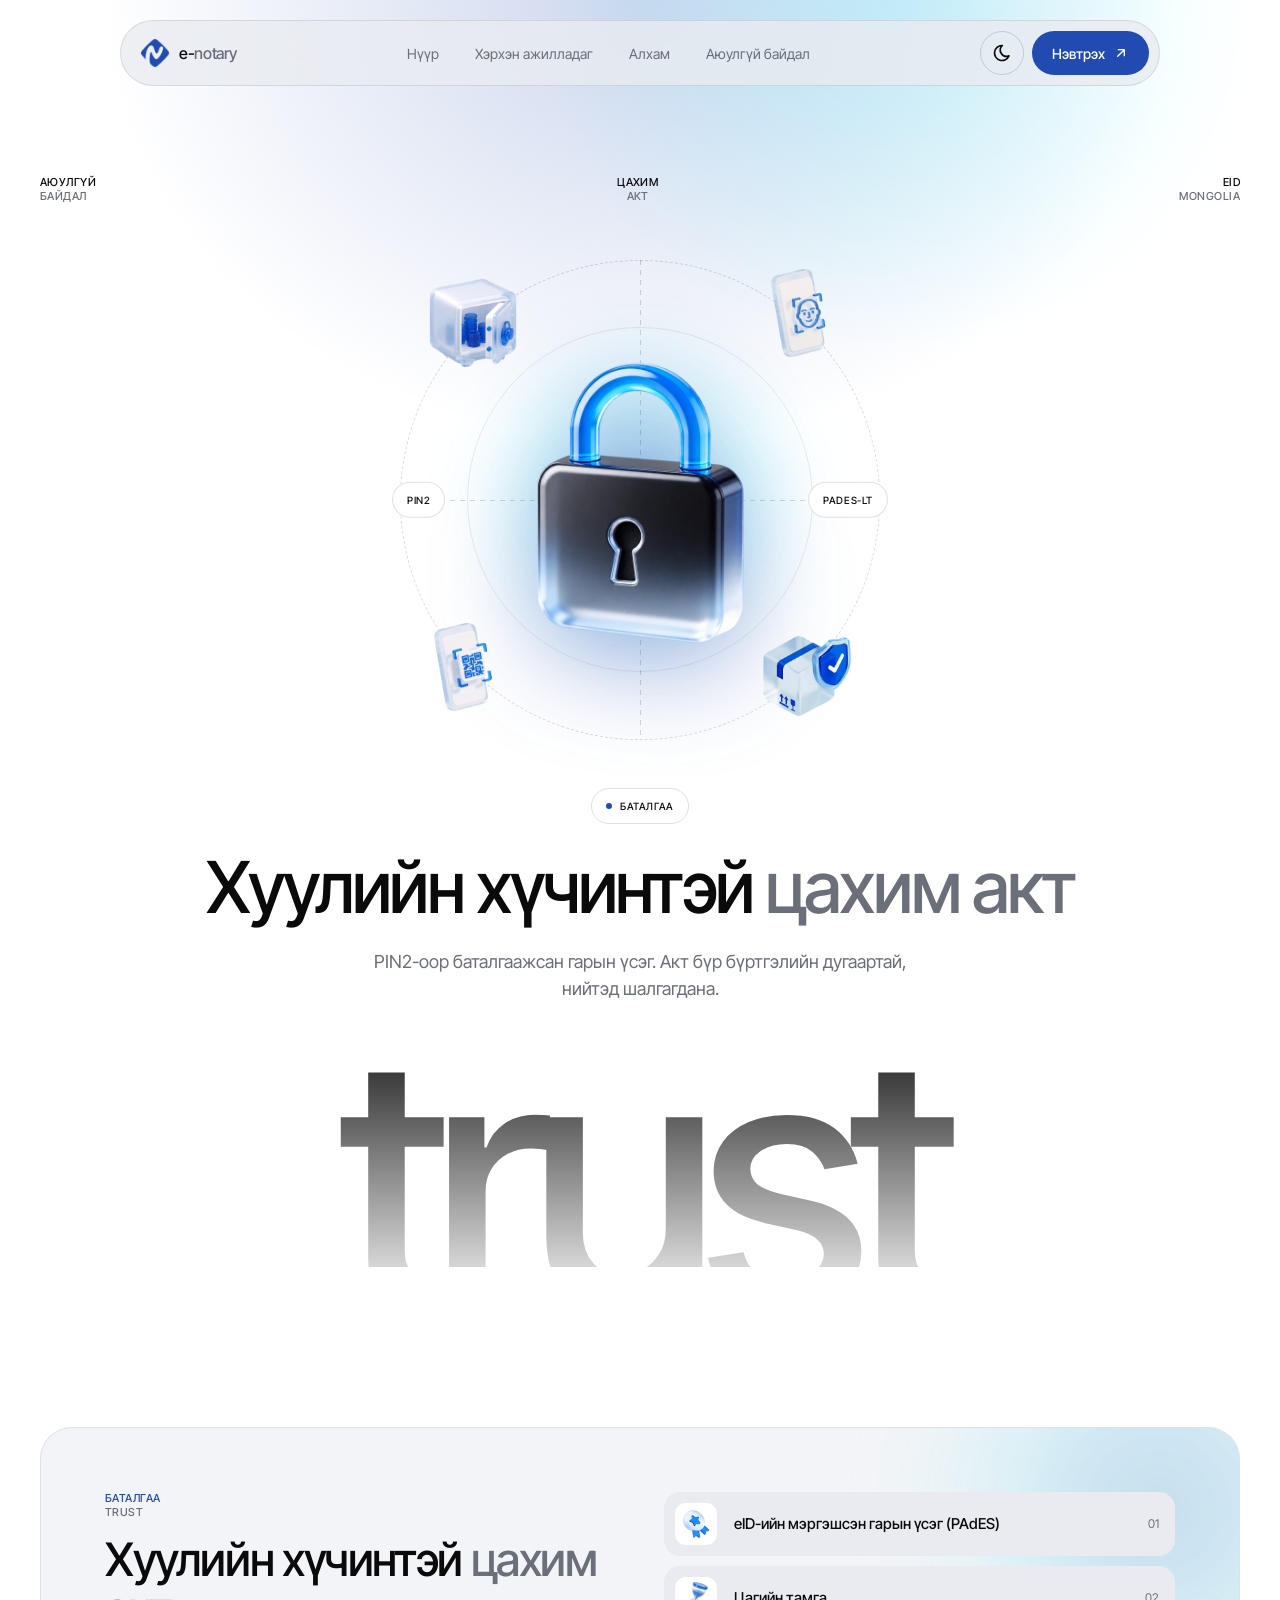
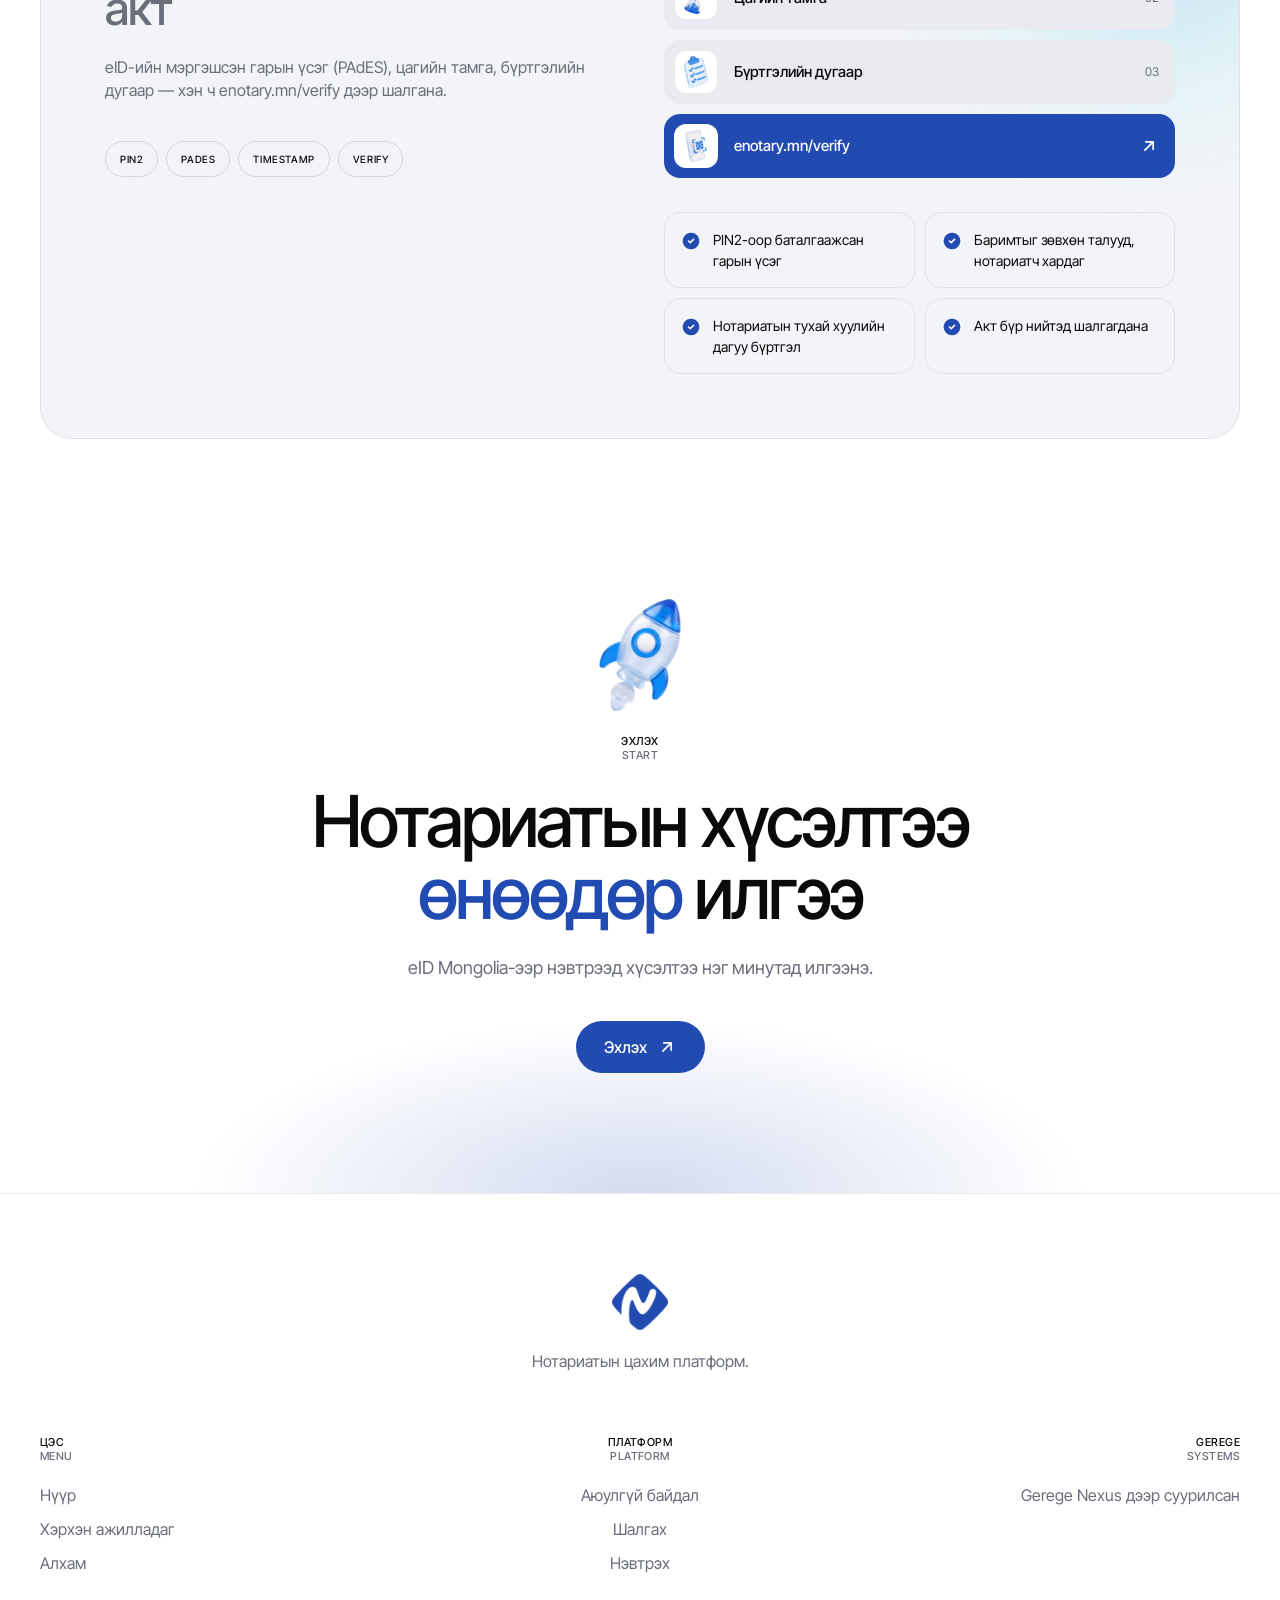
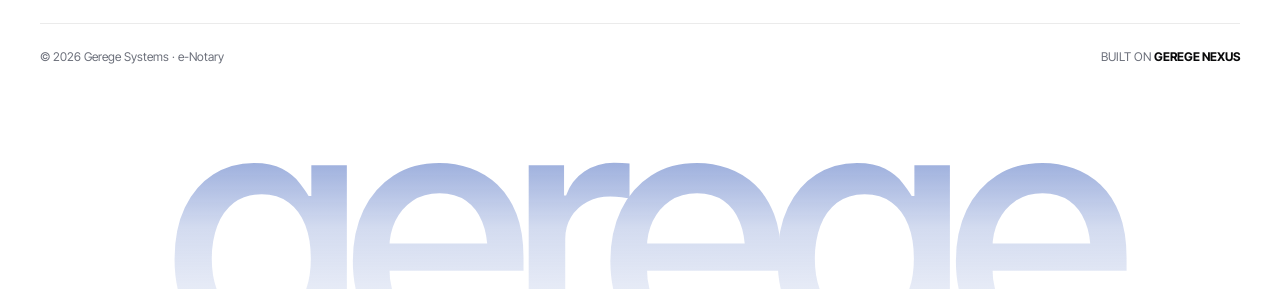
==== trust/index.html @ 876eaf5f "Deploy 2026-10-23T09:38:25.739Z" ====
<!DOCTYPE html>
<html lang="mn" data-site="notary">

<head>
    <title>Аюулгүй байдал | e-Notary — Нотариатын цахим платформ</title>

<!-- Meta Tags -->
<meta charset="utf-8">
<meta name="viewport" content="width=device-width, initial-scale=1">
<meta name="title" content="e-Notary — Нотариатын цахим платформ">
<meta name="description" content="e-Notary — нотариатын үйлчилгээг цахимаар авах платформ. eID-ээр нэвтэрч хүсэлтээ илгээж, баримтаа хавсаргаж, нотариатчийн бэлтгэсэн актад утсаараа гарын үсэг зурна.">
<meta name="keywords" content="цахим нотариат, e-Notary, нотариатын үйлчилгээ, eID Mongolia, PAdES, итгэмжлэл, гэрчлэлт">
<meta name="author" content="Gerege Systems">
<meta name="robots" content="index, follow">

<!-- Favicon -->
<link rel="shortcut icon" href="/images/notary-logo.png">

    <!-- Theme: saved choice, else system preference (runs before paint) -->
<script>
    (function () {
        var t;
        try { t = localStorage.getItem('theme'); } catch (e) {}
        if (t !== 'light' && t !== 'dark') {
            t = window.matchMedia('(prefers-color-scheme: dark)').matches ? 'dark' : 'light';
        }
        document.documentElement.setAttribute('data-theme', t);
    })();
</script>

<!-- Google Font Link (https://fonts.google.com/) -->
<link rel="preconnect" href="https://fonts.googleapis.com">
<link rel="preconnect" href="https://fonts.gstatic.com" crossorigin>
<link href="https://fonts.googleapis.com/css2?family=Inter+Tight:wght@300;400;500;700&display=swap" rel="stylesheet">

  <script type="module" crossorigin src="/assets/app-LtdrfeqL.js"></script>
  <link rel="stylesheet" crossorigin href="/assets/app-B9nbvckS.css">
</head>

<body>

    <!-- Navbar -->
<header class="fixed top-0 inset-x-0 z-140 md:pt-5 pt-3 px-4">
    <div class="max-w-260 mx-auto">
        <div class="flex items-center justify-between gap-4 py-2.5 ps-5 pe-2.5 rounded-full border border-fg/10 bg-surface-2/80 backdrop-blur-xl">
            <a href="/" class="flex items-center gap-2.5 shrink-0">
                    <span role="img" aria-label="e-Notary" class="logo-tint h-7" style="--logo: url('/images/notary-logo.png')"></span>
                <span class="text-base font-medium tracking-[-0.02em] text-fg">e-<span class="text-muted">notary</span></span>
            </a>

            <nav id="navbar" class="hidden lg:flex items-center gap-1">
                                    <a href="/" class="py-2 px-4 rounded-full text-sm text-muted transition-colors hover:text-fg">Нүүр</a>
                                    <a href="/#how" class="py-2 px-4 rounded-full text-sm text-muted transition-colors hover:text-fg">Хэрхэн ажилладаг</a>
                                    <a href="/#steps" class="py-2 px-4 rounded-full text-sm text-muted transition-colors hover:text-fg">Алхам</a>
                                    <a href="/trust" class="py-2 px-4 rounded-full text-sm text-muted transition-colors hover:text-fg">Аюулгүй байдал</a>
                            </nav>

            <div class="flex items-center gap-2">
                <button type="button" data-theme-toggle aria-label="Light / dark горим солих" class="inline-flex size-11 items-center justify-center rounded-full border border-fg/15 text-fg transition-colors hover:bg-fg/5">
                    <i class="iconify tabler--moon size-5 theme-icon-dark"></i>
                    <i class="iconify tabler--sun size-5 theme-icon-light"></i>
                </button>

                <a href="https://enotary.mn/login" class="md:inline-flex hidden items-center gap-2 h-11 px-5 rounded-full bg-accent text-on-accent text-sm font-medium">
                    Нэвтрэх <i class="iconify tabler--arrow-up-right size-4"></i>
                </a>

                <button type="button" aria-haspopup="dialog" aria-expanded="false" aria-controls="mobile-menu" data-hs-overlay="#mobile-menu" class="lg:hidden inline-flex size-11 items-center justify-center rounded-full border border-fg/15 text-fg">
                    <i class="iconify tabler--menu-2 size-5"></i>
                </button>
            </div>
        </div>
    </div>

    <div id="mobile-menu" class="hs-overlay hs-overlay-open:translate-y-0 hs-overlay-open:opacity-100 opacity-0 hs-overlay-open:top-auto [--body-scroll:true] fixed inset-x-0 top-0 z-140 -translate-y-full transform transition-all duration-300 lg:hidden px-4" role="dialog" tabindex="-1" aria-labelledby="mobile-menu-label">
        <div class="max-w-260 mx-auto mt-2 p-2 rounded-3xl border border-fg/10 bg-surface-2">
            <div class="flex flex-col">
                                    <a href="/" class="py-3.5 px-4 rounded-2xl text-fg hover:bg-fg/5">Нүүр</a>
                                    <a href="/#how" class="py-3.5 px-4 rounded-2xl text-fg hover:bg-fg/5">Хэрхэн ажилладаг</a>
                                    <a href="/#steps" class="py-3.5 px-4 rounded-2xl text-fg hover:bg-fg/5">Алхам</a>
                                    <a href="/trust" class="py-3.5 px-4 rounded-2xl text-fg hover:bg-fg/5">Аюулгүй байдал</a>
                                <a href="https://enotary.mn/login" class="mt-2 h-13 inline-flex items-center justify-center rounded-2xl bg-accent text-on-accent font-medium">Нэвтрэх</a>
            </div>
        </div>
    </div>
</header>

        <!-- Hero Section -->
    <section class="relative overflow-hidden lg:pt-44 pt-32">
        <div class="absolute inset-0 glow-top -z-1"></div>

        <div class="container">
            <div class="hidden md:flex justify-between mb-14">
                <div class="label">Аюулгүй<span>байдал</span></div>
                <div class="label text-center">Цахим<span>акт</span></div>
                <div class="label text-end">eID<span>Mongolia</span></div>
            </div>

            <!-- Lock stage -->
            <div class="relative mx-auto mb-12 size-[min(86vw,480px)]" aria-hidden="true" data-aos="zoom-in">
                <div class="absolute inset-[18%] rounded-full glow-accent blur-2xl"></div>
                <div class="absolute inset-0 rounded-full border border-dashed border-fg/15 spin-slow"></div>
                <div class="absolute inset-[14%] rounded-full border border-fg/8"></div>
                <div class="absolute inset-x-0 top-1/2 h-px dashed-h"></div>
                <div class="absolute inset-y-0 start-1/2 w-px dashed-v"></div>

                <img src="/images/home/lock-hero.webp" alt="" class="absolute inset-[12%] size-[76%] object-contain float hero-icon-shadow">

                <img src="/images/icons3d-white/safe.webp" alt="" class="absolute top-[4%] start-[6%] md:size-22 size-16 float [animation-delay:-1.5s]">
                <img src="/images/icons3d-white/phone-face-id.webp" alt="" class="absolute top-[2%] end-[8%] md:size-22 size-16 float [animation-delay:-3s]">
                <img src="/images/icons3d-white/phone-qr.webp" alt="" class="absolute bottom-[6%] start-[4%] md:size-22 size-16 float [animation-delay:-4.5s]">
                <img src="/images/icons3d-white/safe-package.webp" alt="" class="absolute bottom-[4%] end-[6%] md:size-22 size-16 float [animation-delay:-2s]">

                <span class="pill absolute top-1/2 -translate-y-1/2 -start-2 bg-bg">PIN2</span>
                <span class="pill absolute top-1/2 -translate-y-1/2 -end-2 bg-bg">PAdES-LT</span>
            </div>

            <div class="text-center" data-aos="fade-up">
                <div class="flex flex-wrap justify-center gap-2 mb-7">
                    <span class="pill"><span class="size-1.5 rounded-full bg-accent"></span> Баталгаа</span>
                </div>

                <h1 class="display max-w-4xl mx-auto mb-6">Хуулийн хүчинтэй <span class="text-muted">цахим акт</span></h1>

                <p class="text-muted md:text-lg max-w-xl mx-auto">PIN2-оор баталгаажсан гарын үсэг. Акт бүр бүртгэлийн дугаартай, нийтэд шалгагдана.</p>
            </div>
        </div>

        <div class="relative mt-10 -mb-[4vw] text-center pointer-events-none" aria-hidden="true">
            <div class="wordmark bg-linear-to-b from-fg/90 to-fg/0 bg-clip-text text-transparent">trust</div>
        </div>
    </section>

    <section id="trust" class="lg:py-40 py-24 scroll-mt-24">
    <div class="container">
        <div class="relative overflow-hidden rounded-[32px] bg-surface border border-fg/8 lg:p-16 md:p-10 p-7">
            <div class="absolute -top-40 -end-40 size-120 rounded-full glow-accent blur-3xl opacity-60 pointer-events-none"></div>

            <div class="relative grid lg:grid-cols-12 gap-12">
                <div class="lg:col-span-6">
                    <div class="label text-accent mb-4">Баталгаа<span>trust</span></div>
                    <h2 class="h2 mb-6">Хуулийн хүчинтэй <span class="text-muted">цахим акт</span></h2>
                    <p class="text-muted mb-10 max-w-lg">eID-ийн мэргэшсэн гарын үсэг (PAdES), цагийн тамга, бүртгэлийн дугаар — хэн ч enotary.mn/verify дээр шалгана.</p>

                    <div class="flex flex-wrap gap-2">
                                                    <span class="pill">PIN2</span>
                                                    <span class="pill">PAdES</span>
                                                    <span class="pill">Timestamp</span>
                                                    <span class="pill">Verify</span>
                                            </div>
                </div>

                <div class="lg:col-span-6 flex flex-col gap-2.5">
                                            <div class="flex items-center gap-4 h-16 ps-2.5 pe-4 rounded-2xl bg-surface-2" data-aos="fade-up" data-aos-delay="0">
                            <span class="size-11 shrink-0 inline-flex items-center justify-center rounded-xl bg-bg border border-fg/8">
                                <img src="/images/icons3d/badge-glass.webp" alt="" class="size-8 object-contain" loading="lazy">
                            </span>
                            <span class="flex-1 text-[15px] font-medium">eID-ийн мэргэшсэн гарын үсэг (PAdES)</span>
                            <span class="text-xs text-muted">01</span>
                        </div>
                                            <div class="flex items-center gap-4 h-16 ps-2.5 pe-4 rounded-2xl bg-surface-2" data-aos="fade-up" data-aos-delay="80">
                            <span class="size-11 shrink-0 inline-flex items-center justify-center rounded-xl bg-bg border border-fg/8">
                                <img src="/images/icons3d-white/hourglass.webp" alt="" class="size-8 object-contain" loading="lazy">
                            </span>
                            <span class="flex-1 text-[15px] font-medium">Цагийн тамга</span>
                            <span class="text-xs text-muted">02</span>
                        </div>
                                            <div class="flex items-center gap-4 h-16 ps-2.5 pe-4 rounded-2xl bg-surface-2" data-aos="fade-up" data-aos-delay="160">
                            <span class="size-11 shrink-0 inline-flex items-center justify-center rounded-xl bg-bg border border-fg/8">
                                <img src="/images/icons3d-white/checklist.webp" alt="" class="size-8 object-contain" loading="lazy">
                            </span>
                            <span class="flex-1 text-[15px] font-medium">Бүртгэлийн дугаар</span>
                            <span class="text-xs text-muted">03</span>
                        </div>
                                                            <a href="https://enotary.mn/verify" target="_blank" class="group flex items-center gap-4 h-16 ps-2.5 pe-4 rounded-2xl bg-accent text-on-accent" data-aos="fade-up" data-aos-delay="240">
                        <span class="size-11 shrink-0 inline-flex items-center justify-center rounded-xl bg-bg">
                            <img src="/images/icons3d-white/phone-qr.webp" alt="" class="size-8 object-contain" loading="lazy">
                        </span>
                        <span class="flex-1 text-[15px] font-medium">enotary.mn/verify</span>
                                                    <i class="iconify tabler--arrow-up-right size-5 transition-transform group-hover:rotate-45"></i>
                                            </a>

                    <div class="grid sm:grid-cols-2 gap-2.5 mt-6">
                                                    <div class="flex items-start gap-3 p-4 rounded-2xl border border-fg/8">
                                <i class="iconify tabler--circle-check-filled size-5 text-accent shrink-0 mt-0.5"></i>
                                <p class="text-sm">PIN2-оор баталгаажсан гарын үсэг</p>
                            </div>
                                                    <div class="flex items-start gap-3 p-4 rounded-2xl border border-fg/8">
                                <i class="iconify tabler--circle-check-filled size-5 text-accent shrink-0 mt-0.5"></i>
                                <p class="text-sm">Баримтыг зөвхөн талууд, нотариатч хардаг</p>
                            </div>
                                                    <div class="flex items-start gap-3 p-4 rounded-2xl border border-fg/8">
                                <i class="iconify tabler--circle-check-filled size-5 text-accent shrink-0 mt-0.5"></i>
                                <p class="text-sm">Нотариатын тухай хуулийн дагуу бүртгэл</p>
                            </div>
                                                    <div class="flex items-start gap-3 p-4 rounded-2xl border border-fg/8">
                                <i class="iconify tabler--circle-check-filled size-5 text-accent shrink-0 mt-0.5"></i>
                                <p class="text-sm">Акт бүр нийтэд шалгагдана</p>
                            </div>
                                            </div>
                </div>
            </div>
        </div>
    </div>
</section>

    <section class="relative lg:pb-30 pb-20 overflow-hidden">
    <div class="absolute inset-x-0 bottom-0 h-[70%] -z-1" style="background: radial-gradient(50% 60% at 50% 100%, color-mix(in srgb, var(--accent) 20%, transparent), transparent 70%)"></div>

    <div class="container text-center">
        <img src="/images/icons3d-white/rocket.webp" alt="" class="size-28 mx-auto mb-6" loading="lazy">
        <div class="label mb-6">Эхлэх<span>start</span></div>
        <h2 class="display max-w-4xl mx-auto mb-6">Нотариатын хүсэлтээ <span class="text-accent">өнөөдөр</span> илгээ</h2>
        <p class="text-muted md:text-lg mb-10">eID Mongolia-ээр нэвтрээд хүсэлтээ нэг минутад илгээнэ.</p>

        <a href="https://enotary.mn/login" class="btn-accent">Эхлэх <i class="iconify tabler--arrow-up-right size-5"></i></a>
    </div>
</section>

    <!-- Footer -->
<footer id="footer" class="relative overflow-hidden border-t border-fg/8 pt-20">
    <div class="container">
        <div class="flex flex-col items-center text-center mb-16">
                <span role="img" aria-label="e-Notary" class="logo-tint h-14 mb-5" style="--logo: url('/images/notary-logo.png')"></span>
            <p class="text-muted">Нотариатын цахим платформ.</p>
        </div>

        <div class="grid md:grid-cols-3 gap-10 pb-12 border-b border-fg/8">
            <div>
                <div class="label mb-5">Цэс<span>menu</span></div>
                <div class="space-y-3 *:block *:text-muted *:hover:text-fg *:transition-colors">
                                                                        <a href="/">Нүүр</a>
                                                                                                <a href="/#how">Хэрхэн ажилладаг</a>
                                                                                                <a href="/#steps">Алхам</a>
                                                                                                        </div>
            </div>

            <div class="md:text-center">
                <div class="label mb-5">Платформ<span>platform</span></div>
                <div class="space-y-3 *:block *:text-muted *:hover:text-fg *:transition-colors">
                    <a href="/trust">Аюулгүй байдал</a>
                                            <a href="https://enotary.mn/verify" target="_blank">Шалгах</a>
                                        <a href="https://enotary.mn/login">Нэвтрэх</a>
                </div>
            </div>

            <div class="md:text-end">
                <div class="label mb-5">Gerege<span>systems</span></div>
                <p class="text-muted">Gerege Nexus дээр суурилсан</p>
            </div>
        </div>

        <div class="flex md:flex-row flex-col justify-between gap-2 py-6 text-xs text-muted">
            <div>© 2026 Gerege Systems · e-Notary</div>
            <div><span>BUILT ON</span> <span class="text-fg font-bold">GEREGE NEXUS</span></div>
        </div>
    </div>

    <div class="text-center -mb-[6vw] pointer-events-none" aria-hidden="true">
        <div class="wordmark bg-linear-to-b from-accent/70 via-accent/20 to-transparent bg-clip-text text-transparent">gerege</div>
    </div>
</footer>

</body>

</html>
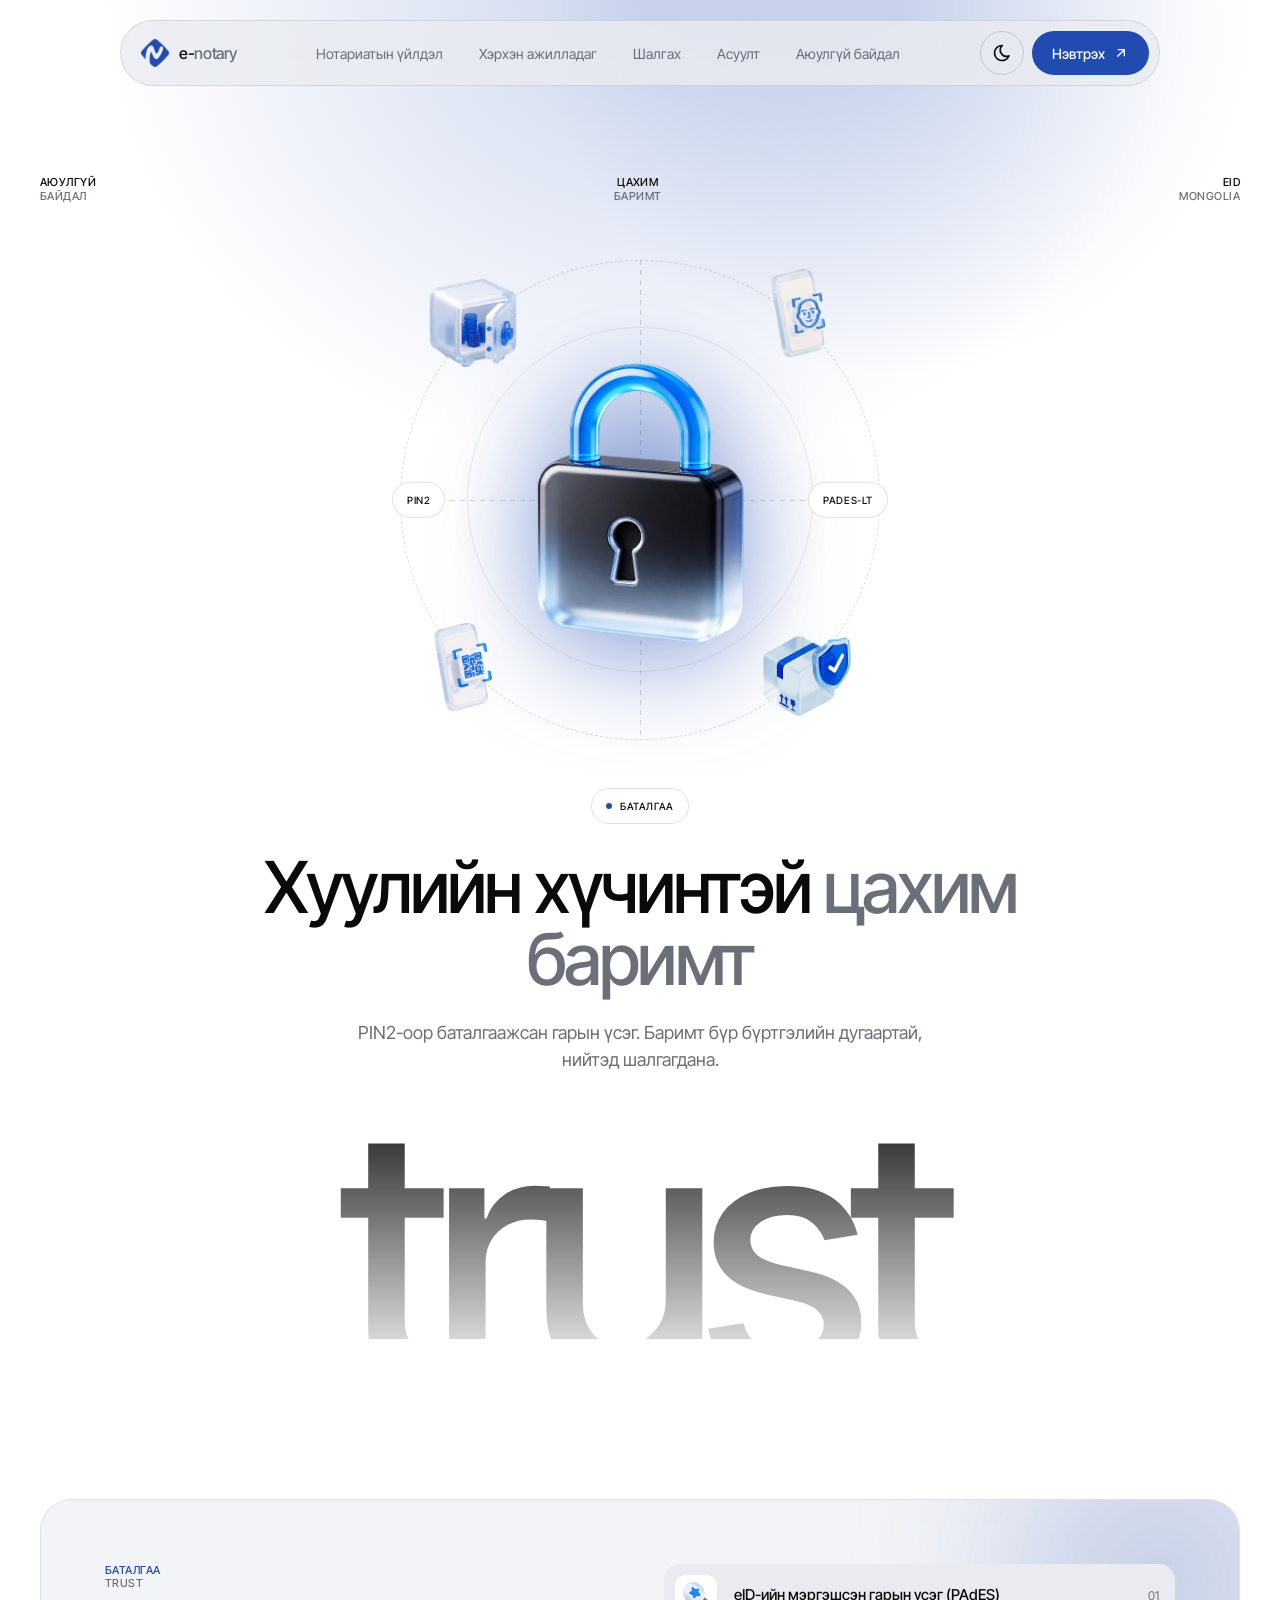
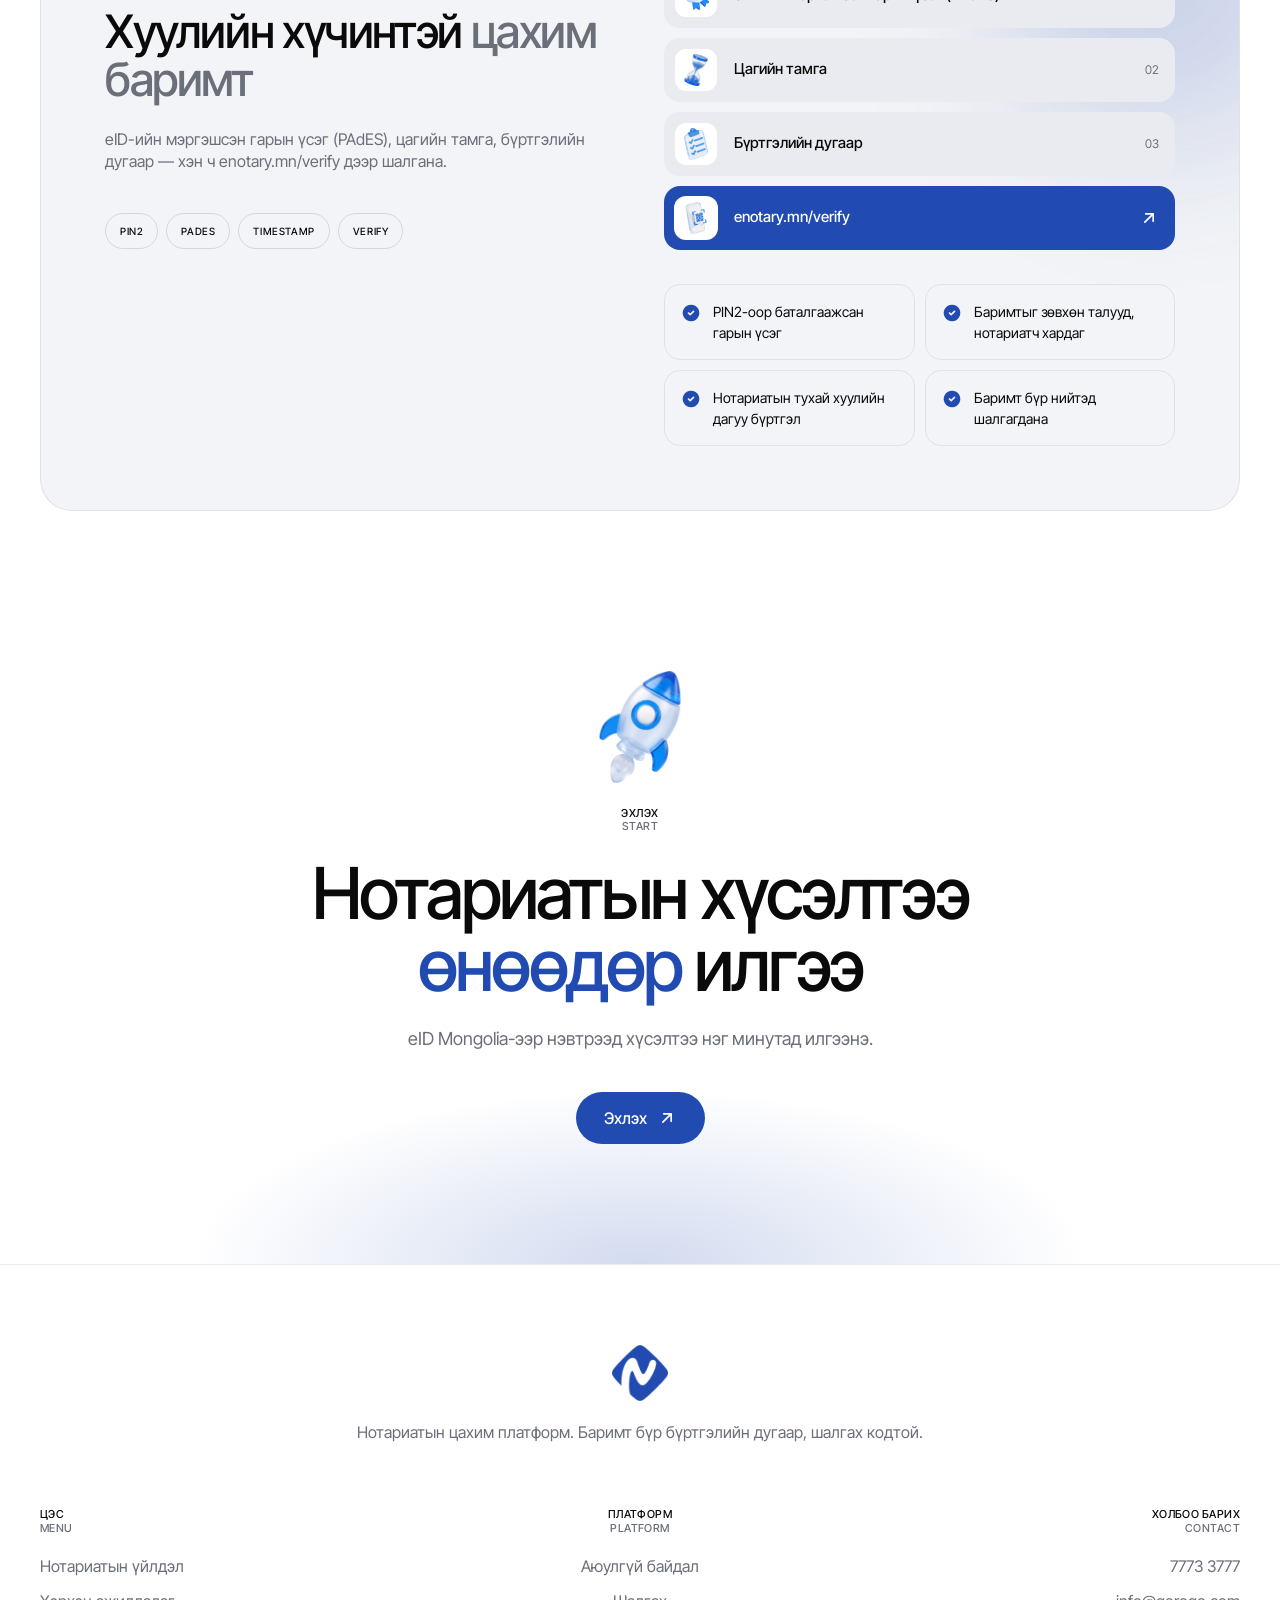
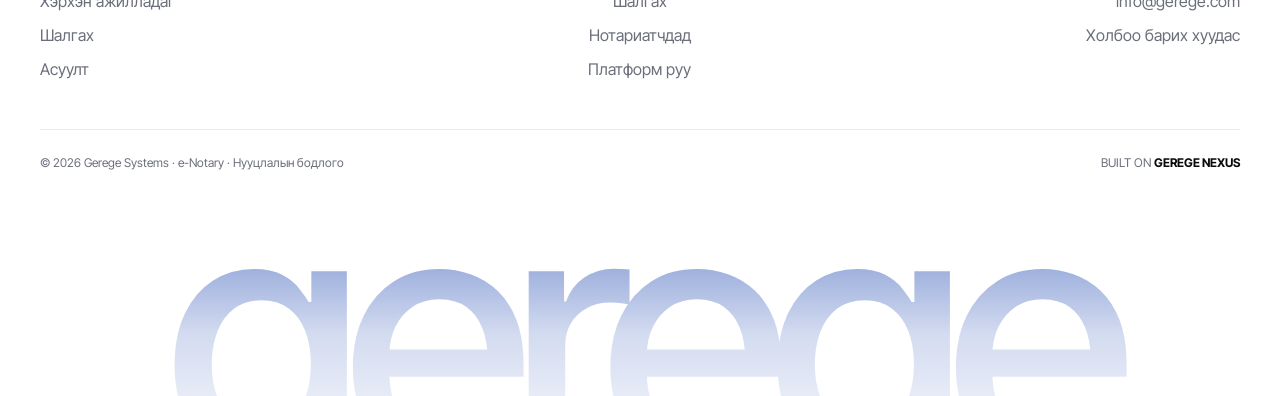
==== commit f18f31cc: "Deploy 2026-11-02T06:33:29.170Z" ====
--- a/trust/index.html
+++ b/trust/index.html
@@ -2,13 +2,13 @@
 <html lang="mn" data-site="notary">
 
 <head>
-    <title>Аюулгүй байдал | e-Notary — Нотариатын цахим платформ</title>
+    <title>Аюулгүй байдал | e-Notary — Нотариатын цахим платформ. Баримт бүр бүртгэлийн дугаар, шалгах кодтой</title>
 
 <!-- Meta Tags -->
 <meta charset="utf-8">
 <meta name="viewport" content="width=device-width, initial-scale=1">
-<meta name="title" content="e-Notary — Нотариатын цахим платформ">
-<meta name="description" content="e-Notary — нотариатын үйлчилгээг цахимаар авах платформ. eID-ээр нэвтэрч хүсэлтээ илгээж, баримтаа хавсаргаж, нотариатчийн бэлтгэсэн актад утсаараа гарын үсэг зурна.">
+<meta name="title" content="e-Notary — Нотариатын цахим платформ. Баримт бүр бүртгэлийн дугаар, шалгах кодтой">
+<meta name="description" content="e-Notary — нотариатын үйлчилгээг цахимаар авах платформ. eID-ээр нэвтэрч хүсэлтээ илгээн, баримтаа хавсаргаад нотариатчийн бэлтгэсэн баримтад утсаараа гарын үсэг зурна.">
 <meta name="keywords" content="цахим нотариат, e-Notary, нотариатын үйлчилгээ, eID Mongolia, PAdES, итгэмжлэл, гэрчлэлт">
 <meta name="author" content="Gerege Systems">
 <meta name="robots" content="index, follow">
@@ -33,8 +33,8 @@
 <link rel="preconnect" href="https://fonts.gstatic.com" crossorigin>
 <link href="https://fonts.googleapis.com/css2?family=Inter+Tight:wght@300;400;500;700&display=swap" rel="stylesheet">
 
-  <script type="module" crossorigin src="/assets/app-LtdrfeqL.js"></script>
-  <link rel="stylesheet" crossorigin href="/assets/app-B9nbvckS.css">
+  <script type="module" crossorigin src="/assets/app-CuW0TYa5.js"></script>
+  <link rel="stylesheet" crossorigin href="/assets/app-B3whq7SZ.css">
 </head>
 
 <body>
@@ -49,9 +49,10 @@
             </a>
 
             <nav id="navbar" class="hidden lg:flex items-center gap-1">
-                                    <a href="/" class="py-2 px-4 rounded-full text-sm text-muted transition-colors hover:text-fg">Нүүр</a>
+                                    <a href="/#services" class="py-2 px-4 rounded-full text-sm text-muted transition-colors hover:text-fg">Нотариатын үйлдэл</a>
                                     <a href="/#how" class="py-2 px-4 rounded-full text-sm text-muted transition-colors hover:text-fg">Хэрхэн ажилладаг</a>
-                                    <a href="/#steps" class="py-2 px-4 rounded-full text-sm text-muted transition-colors hover:text-fg">Алхам</a>
+                                    <a href="/#verify" class="py-2 px-4 rounded-full text-sm text-muted transition-colors hover:text-fg">Шалгах</a>
+                                    <a href="/#faq" class="py-2 px-4 rounded-full text-sm text-muted transition-colors hover:text-fg">Асуулт</a>
                                     <a href="/trust" class="py-2 px-4 rounded-full text-sm text-muted transition-colors hover:text-fg">Аюулгүй байдал</a>
                             </nav>
 
@@ -61,7 +62,7 @@
                     <i class="iconify tabler--sun size-5 theme-icon-light"></i>
                 </button>
 
-                <a href="https://enotary.mn/login" class="md:inline-flex hidden items-center gap-2 h-11 px-5 rounded-full bg-accent text-on-accent text-sm font-medium">
+                <a href="https://enotary.mn/apps" class="md:inline-flex hidden items-center gap-2 h-11 px-5 rounded-full bg-accent text-on-accent text-sm font-medium">
                     Нэвтрэх <i class="iconify tabler--arrow-up-right size-4"></i>
                 </a>
 
@@ -75,11 +76,12 @@
     <div id="mobile-menu" class="hs-overlay hs-overlay-open:translate-y-0 hs-overlay-open:opacity-100 opacity-0 hs-overlay-open:top-auto [--body-scroll:true] fixed inset-x-0 top-0 z-140 -translate-y-full transform transition-all duration-300 lg:hidden px-4" role="dialog" tabindex="-1" aria-labelledby="mobile-menu-label">
         <div class="max-w-260 mx-auto mt-2 p-2 rounded-3xl border border-fg/10 bg-surface-2">
             <div class="flex flex-col">
-                                    <a href="/" class="py-3.5 px-4 rounded-2xl text-fg hover:bg-fg/5">Нүүр</a>
+                                    <a href="/#services" class="py-3.5 px-4 rounded-2xl text-fg hover:bg-fg/5">Нотариатын үйлдэл</a>
                                     <a href="/#how" class="py-3.5 px-4 rounded-2xl text-fg hover:bg-fg/5">Хэрхэн ажилладаг</a>
-                                    <a href="/#steps" class="py-3.5 px-4 rounded-2xl text-fg hover:bg-fg/5">Алхам</a>
+                                    <a href="/#verify" class="py-3.5 px-4 rounded-2xl text-fg hover:bg-fg/5">Шалгах</a>
+                                    <a href="/#faq" class="py-3.5 px-4 rounded-2xl text-fg hover:bg-fg/5">Асуулт</a>
                                     <a href="/trust" class="py-3.5 px-4 rounded-2xl text-fg hover:bg-fg/5">Аюулгүй байдал</a>
-                                <a href="https://enotary.mn/login" class="mt-2 h-13 inline-flex items-center justify-center rounded-2xl bg-accent text-on-accent font-medium">Нэвтрэх</a>
+                                <a href="https://enotary.mn/apps" class="mt-2 h-13 inline-flex items-center justify-center rounded-2xl bg-accent text-on-accent font-medium">Нэвтрэх</a>
             </div>
         </div>
     </div>
@@ -92,7 +94,7 @@
         <div class="container">
             <div class="hidden md:flex justify-between mb-14">
                 <div class="label">Аюулгүй<span>байдал</span></div>
-                <div class="label text-center">Цахим<span>акт</span></div>
+                <div class="label text-center">Цахим<span>баримт</span></div>
                 <div class="label text-end">eID<span>Mongolia</span></div>
             </div>
 
@@ -120,9 +122,9 @@
                     <span class="pill"><span class="size-1.5 rounded-full bg-accent"></span> Баталгаа</span>
                 </div>
 
-                <h1 class="display max-w-4xl mx-auto mb-6">Хуулийн хүчинтэй <span class="text-muted">цахим акт</span></h1>
-
-                <p class="text-muted md:text-lg max-w-xl mx-auto">PIN2-оор баталгаажсан гарын үсэг. Акт бүр бүртгэлийн дугаартай, нийтэд шалгагдана.</p>
+                <h1 class="display max-w-4xl mx-auto mb-6">Хуулийн хүчинтэй <span class="text-muted">цахим баримт</span></h1>
+
+                <p class="text-muted md:text-lg max-w-xl mx-auto">PIN2-оор баталгаажсан гарын үсэг. Баримт бүр бүртгэлийн дугаартай, нийтэд шалгагдана.</p>
             </div>
         </div>
 
@@ -139,7 +141,7 @@
             <div class="relative grid lg:grid-cols-12 gap-12">
                 <div class="lg:col-span-6">
                     <div class="label text-accent mb-4">Баталгаа<span>trust</span></div>
-                    <h2 class="h2 mb-6">Хуулийн хүчинтэй <span class="text-muted">цахим акт</span></h2>
+                    <h2 class="h2 mb-6">Хуулийн хүчинтэй <span class="text-muted">цахим баримт</span></h2>
                     <p class="text-muted mb-10 max-w-lg">eID-ийн мэргэшсэн гарын үсэг (PAdES), цагийн тамга, бүртгэлийн дугаар — хэн ч enotary.mn/verify дээр шалгана.</p>
 
                     <div class="flex flex-wrap gap-2">
@@ -195,7 +197,7 @@
                             </div>
                                                     <div class="flex items-start gap-3 p-4 rounded-2xl border border-fg/8">
                                 <i class="iconify tabler--circle-check-filled size-5 text-accent shrink-0 mt-0.5"></i>
-                                <p class="text-sm">Акт бүр нийтэд шалгагдана</p>
+                                <p class="text-sm">Баримт бүр нийтэд шалгагдана</p>
                             </div>
                                             </div>
                 </div>
@@ -213,7 +215,7 @@
         <h2 class="display max-w-4xl mx-auto mb-6">Нотариатын хүсэлтээ <span class="text-accent">өнөөдөр</span> илгээ</h2>
         <p class="text-muted md:text-lg mb-10">eID Mongolia-ээр нэвтрээд хүсэлтээ нэг минутад илгээнэ.</p>
 
-        <a href="https://enotary.mn/login" class="btn-accent">Эхлэх <i class="iconify tabler--arrow-up-right size-5"></i></a>
+        <a href="https://enotary.mn/apps" class="btn-accent">Эхлэх <i class="iconify tabler--arrow-up-right size-5"></i></a>
     </div>
 </section>
 
@@ -222,16 +224,17 @@
     <div class="container">
         <div class="flex flex-col items-center text-center mb-16">
                 <span role="img" aria-label="e-Notary" class="logo-tint h-14 mb-5" style="--logo: url('/images/notary-logo.png')"></span>
-            <p class="text-muted">Нотариатын цахим платформ.</p>
+            <p class="text-muted">Нотариатын цахим платформ. Баримт бүр бүртгэлийн дугаар, шалгах кодтой.</p>
         </div>
 
         <div class="grid md:grid-cols-3 gap-10 pb-12 border-b border-fg/8">
             <div>
                 <div class="label mb-5">Цэс<span>menu</span></div>
                 <div class="space-y-3 *:block *:text-muted *:hover:text-fg *:transition-colors">
-                                                                        <a href="/">Нүүр</a>
+                                                                        <a href="/#services">Нотариатын үйлдэл</a>
                                                                                                 <a href="/#how">Хэрхэн ажилладаг</a>
-                                                                                                <a href="/#steps">Алхам</a>
+                                                                                                <a href="/#verify">Шалгах</a>
+                                                                                                <a href="/#faq">Асуулт</a>
                                                                                                         </div>
             </div>
 
@@ -240,18 +243,23 @@
                 <div class="space-y-3 *:block *:text-muted *:hover:text-fg *:transition-colors">
                     <a href="/trust">Аюулгүй байдал</a>
                                             <a href="https://enotary.mn/verify" target="_blank">Шалгах</a>
-                                        <a href="https://enotary.mn/login">Нэвтрэх</a>
+                                        <a href="https://enotary.mn/notary/requests">Нотариатчдад</a>
+                    <a href="https://enotary.mn/apps">Платформ руу</a>
                 </div>
             </div>
 
             <div class="md:text-end">
-                <div class="label mb-5">Gerege<span>systems</span></div>
-                <p class="text-muted">Gerege Nexus дээр суурилсан</p>
+                <div class="label mb-5">Холбоо барих<span>contact</span></div>
+                <div class="space-y-3 *:block *:text-muted *:hover:text-fg *:transition-colors">
+                    <a href="tel:77733777">7773 3777</a>
+                    <a href="mailto:info@gerege.com">info@gerege.com</a>
+                    <a href="https://enotary.mn/contact">Холбоо барих хуудас</a>
+                </div>
             </div>
         </div>
 
         <div class="flex md:flex-row flex-col justify-between gap-2 py-6 text-xs text-muted">
-            <div>© 2026 Gerege Systems · e-Notary</div>
+            <div>© 2026 Gerege Systems · e-Notary · <a href="https://enotary.mn/privacy" class="hover:text-fg">Нууцлалын бодлого</a></div>
             <div><span>BUILT ON</span> <span class="text-fg font-bold">GEREGE NEXUS</span></div>
         </div>
     </div>
